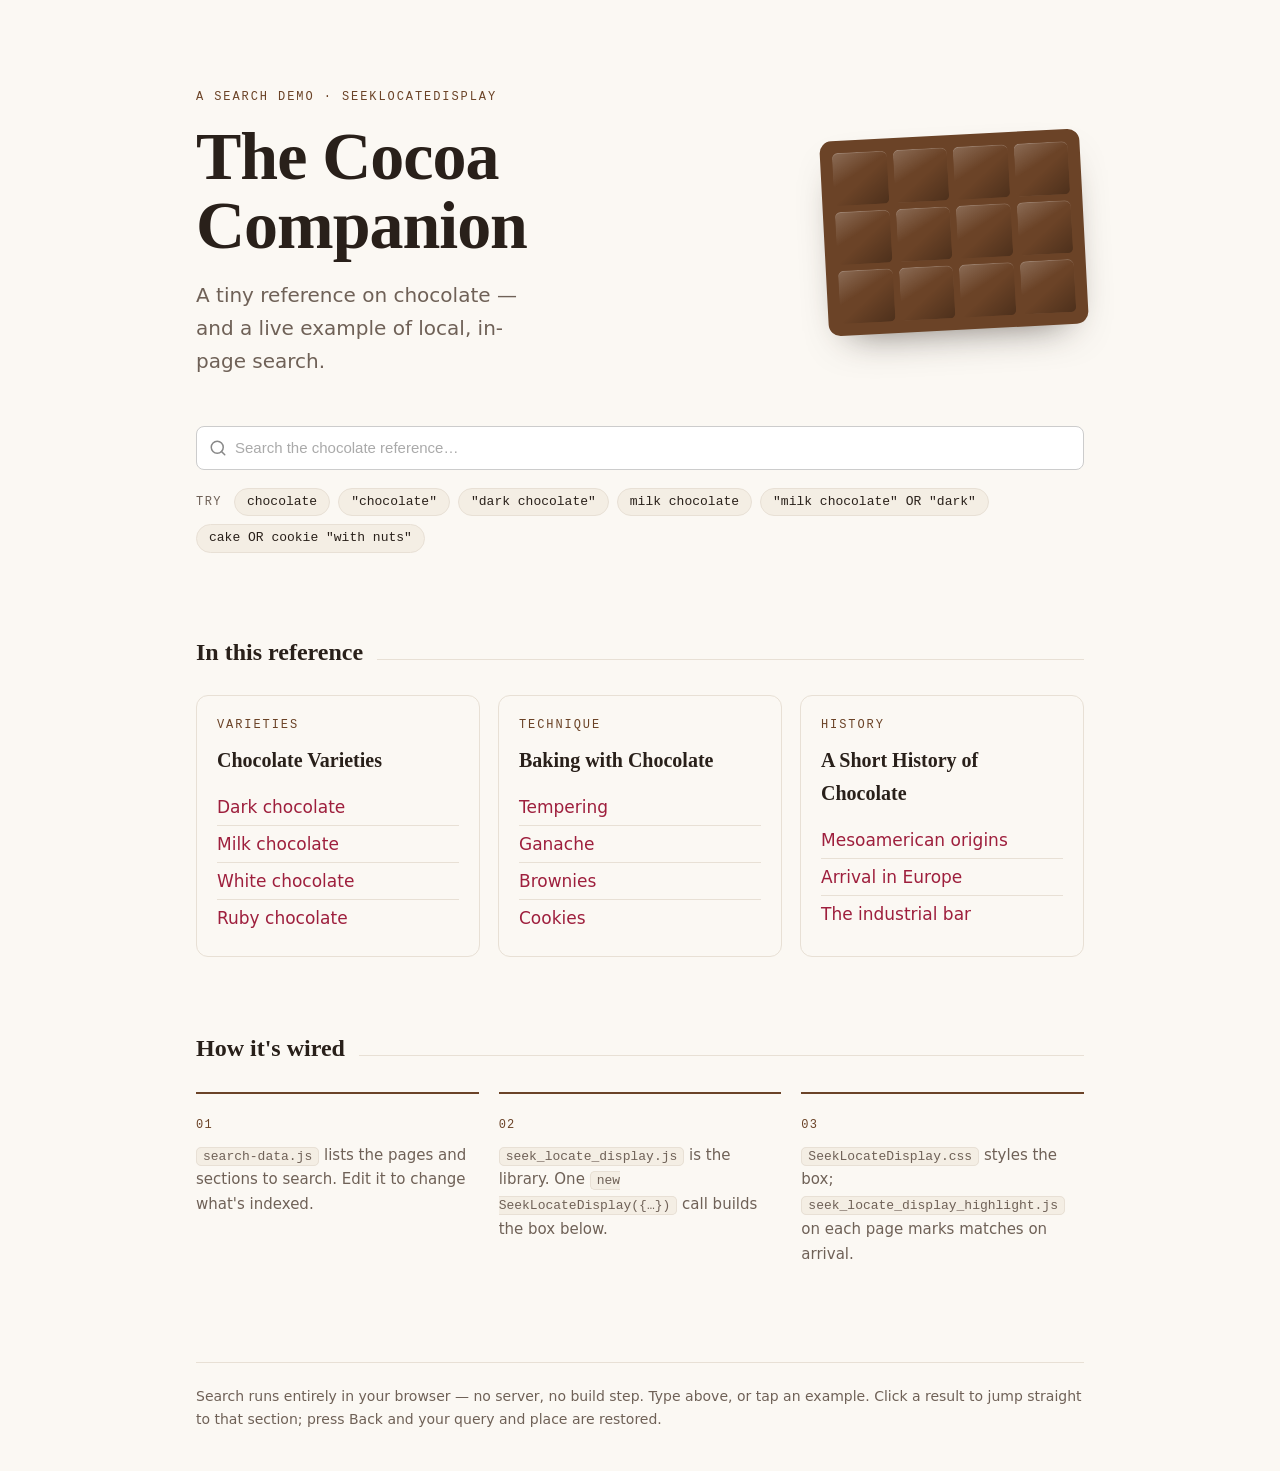
==== example_site/index.html @ fa872463 "Latest" ====
<!DOCTYPE html>
<html lang="en">
<head>
<meta charset="utf-8">
<meta name="viewport" content="width=device-width, initial-scale=1">
<title>The Cocoa Companion — search demo</title>

<!-- 1. The widget's own styles.  2. This site's styles. -->
<link rel="stylesheet" href="sld.css">
<link rel="stylesheet" href="site.css">
<script src="search-data.js"></script>
<script src="seek_locate_display.js"></script>
</head>
<body>
<div class="wrap">

  <header class="hero">
    <div class="hero-copy">
      <p class="kicker">A search demo · SeekLocateDisplay</p>
      <h1>The Cocoa Companion</h1>
      <p class="lede">A tiny reference on chocolate — and a live example of local, in-page search.</p>
    </div>
    <!-- Signature: a moulded chocolate bar (decorative). -->
    <div class="bar" aria-hidden="true">
      <span></span><span></span><span></span><span></span>
      <span></span><span></span><span></span><span></span>
      <span></span><span></span><span></span><span></span>
    </div>
  </header>

  <div class="search-block">
    <!-- The widget renders itself inside this container. -->
    <div id="search"></div>

    <div class="try">
      <span class="try-label">Try</span>
      <button class="chip" type="button">chocolate</button>
      <button class="chip" type="button">"chocolate"</button>
      <button class="chip" type="button">"dark chocolate"</button>
      <button class="chip" type="button">milk chocolate</button>
      <button class="chip" type="button">"milk chocolate" OR "dark"</button>
      <button class="chip" type="button">cake OR cookie "with nuts"</button>
    </div>
  </div>

  <div class="section-rule">
    <h2>In this reference</h2>
    <span class="line"></span>
  </div>

  <!-- A plain browsable index. The search reads the same data from
       search-data.js, so anything listed here is findable above. -->
  <ul class="contents">
    <li class="card">
      <p class="kicker">Varieties</p>
      <h3><a href="pages/varieties.html">Chocolate Varieties</a></h3>
      <ul>
        <li><a href="pages/varieties.html#dark">Dark chocolate</a></li>
        <li><a href="pages/varieties.html#milk">Milk chocolate</a></li>
        <li><a href="pages/varieties.html#white">White chocolate</a></li>
        <li><a href="pages/varieties.html#ruby">Ruby chocolate</a></li>
      </ul>
    </li>
    <li class="card">
      <p class="kicker">Technique</p>
      <h3><a href="pages/baking.html">Baking with Chocolate</a></h3>
      <ul>
        <li><a href="pages/baking.html#tempering">Tempering</a></li>
        <li><a href="pages/baking.html#ganache">Ganache</a></li>
        <li><a href="pages/baking.html#brownies">Brownies</a></li>
        <li><a href="pages/baking.html#cookies">Cookies</a></li>
      </ul>
    </li>
    <li class="card">
      <p class="kicker">History</p>
      <h3><a href="pages/history.html">A Short History of Chocolate</a></h3>
      <ul>
        <li><a href="pages/history.html#origins">Mesoamerican origins</a></li>
        <li><a href="pages/history.html#europe">Arrival in Europe</a></li>
        <li><a href="pages/history.html#industrial">The industrial bar</a></li>
      </ul>
    </li>
  </ul>

  <div class="section-rule">
    <h2>How it's wired</h2>
    <span class="line"></span>
  </div>

  <ol class="wiring">
    <li>
      <p><code>search-data.js</code> lists the pages and sections to search. Edit it to change what's indexed.</p>
    </li>
    <li>
      <p><code>seek_locate_display.js</code> is the library. One <code>new SeekLocateDisplay({…})</code> call builds the box below.</p>
    </li>
    <li>
      <p><code>SeekLocateDisplay.css</code> styles the box; <code>seek_locate_display_highlight.js</code> on each page marks matches on arrival.</p>
    </li>
  </ol>

  <footer>
    Search runs entirely in your browser — no server, no build step. Type above, or
    tap an example. Click a result to jump straight to that section; press Back and
    your query and place are restored.
  </footer>

</div>

<!-- Data first, then the library, then a short init. -->
<script>
  // The whole integration is this one call.
  var sld = new SeekLocateDisplay({
    container: '#search',
    pages: window.SLD_PAGES,
    placeholder: 'Search the chocolate reference…',
    excerptLength: 160
    // Everything else is left at its defaults:
    //   persist: true             — keeps ?q= in the URL + scroll on Back
    //   highlightOnNavigate: true — adds ?sld-hl= so pages can highlight
    //   onNavigate: null          — plain navigation to the result's URL
  });

  // The example chips just fill the search box and let the widget react.
  var input = document.querySelector('#search .sld-input');
  document.querySelectorAll('.chip').forEach(function (chip) {
    chip.addEventListener('click', function () {
      input.value = chip.textContent;
      input.dispatchEvent(new Event('input', { bubbles: true }));
      input.focus();
    });
  });
</script>
</body>
</html>
---- example_site/sld.css ----
/* Styles for the seek_locate_display.js local search widget.

   Link this from the page <head>:

       <link rel="stylesheet" href="sld.css">

   Everything is scoped under the .sld-wrap element the widget adds to its
   host container, so none of it leaks into the surrounding page. */

/* ---------- */
/* The widget */
/* ---------- */

/* Reset the box model inside the widget only: */

.sld-wrap * { box-sizing: border-box; margin: 0; padding: 0; }

/* The search bar: the rounded box holding the icon, input and clear button. */

.sld-bar {
	display: flex; align-items: center; gap: 8px;
	padding: 0 12px; height: 44px;
	border: 1px solid #cccccc; border-radius: 8px; background: #ffffff;
}
.sld-bar:focus-within {
	border-color: #4a90e2; box-shadow: 0 0 0 3px rgba(74, 144, 226, .2);
}

/* The magnifier / close SVG icons sitting in the bar: */

.sld-icon {
	width: 18px; height: 18px; flex-shrink: 0;
	fill: none; stroke: #888888; stroke-width: 2;
	stroke-linecap: round; stroke-linejoin: round;
}

/* The text field itself (a type="search" input): */

.sld-input {
	flex: 1; border: none; background: transparent;
	font-size: 15px; outline: none; color: inherit;
}
.sld-input::-webkit-search-cancel-button,
.sld-input::-webkit-search-decoration {
	-webkit-appearance: none; appearance: none;
}
.sld-input::placeholder { color: #aaaaaa; }

/* The clear (x) button, shown only while there is a query: */

.sld-clear {
	background: none; border: none; cursor: pointer;
	color: #aaaaaa; padding: 4px; border-radius: 4px;
	line-height: 1; flex-shrink: 0;
}
.sld-clear:hover { color: #555555; }
.sld-clear svg  { display: block; }

/* ------- */
/* Results */
/* ------- */

/* The "N results across M pages" line above the list: */

.sld-stats { font-size: 12px; color: #888888; margin: 10px 2px 6px; }

/* Each page's matches are a bordered group with a header then its hits: */

.sld-page {
	margin-bottom: 10px; border: 1px solid #e2e2e2;
	border-radius: 8px; overflow: hidden;
}
.sld-page-header {
	padding: 8px 14px; background: #f5f5f5;
	font-size: 13px; font-weight: 600; color: #555555;
	display: flex; align-items: center; gap: 6px;
}
.sld-page-url {
	margin-left: auto; font-weight: 400; color: #aaaaaa; font-size: 11px;
	white-space: nowrap; overflow: hidden; text-overflow: ellipsis;
	max-width: 180px;
}

/* Each hit is one matched section, click- or keyboard-navigable: */

.sld-hit {
	display: flex; align-items: flex-start; gap: 10px;
	padding: 10px 14px; cursor: pointer;
	border-top: 1px solid #eeeeee; transition: background .1s;
}
.sld-hit:hover, .sld-hit:focus { background: #f0f6ff; outline: none; }
.sld-hit-body { flex: 1; min-width: 0; }
.sld-hit-title {
	font-size: 14px; font-weight: 600; margin-bottom: 3px; color: #222222;
	white-space: nowrap; overflow: hidden; text-overflow: ellipsis;
}
.sld-hit-snippet      { font-size: 13px; color: #666666; line-height: 1.55; }
.sld-hit-snippet mark { background: transparent; color: #1a6fc4; font-weight: 600; }   /* highlighted match */
.sld-sep        { color: #cccccc; font-weight: 400; margin: 0 2px; }   /* the " | " between paragraphs */
.sld-hit-anchor { font-size: 11px; color: #4a90e2; margin-top: 4px; display: block; }
.sld-hit-icon {
	width: 14px; height: 14px; flex-shrink: 0; margin-top: 3px;
	stroke: #bbbbbb; stroke-width: 2;
	stroke-linecap: round; stroke-linejoin: round; fill: none;
}

/* Shown when a query matches nothing: */

.sld-empty { padding: 2rem; text-align: center; color: #aaaaaa; font-size: 14px; }

/* --------- */
/* Dark mode */
/* --------- */

@media (prefers-color-scheme: dark) {

	.sld-bar         { background: #1e1e1e; border-color: #444444; }
	.sld-input       { color: #eeeeee; }
	.sld-clear:hover { color: #dddddd; }

	.sld-page        { border-color: #333333; }
	.sld-page-header { background: #2a2a2a; color: #bbbbbb; }

	.sld-hit:hover, .sld-hit:focus { background: #1a2a3a; }
	.sld-hit-title        { color: #eeeeee; }
	.sld-hit-snippet      { color: #999999; }
	.sld-hit-snippet mark { color: #72b3f5; }
	.sld-sep              { color: #555555; }
	.sld-hit + .sld-hit   { border-top-color: #333333; }
}
---- example_site/site.css ----
/* site.css — styling for the demo site itself (NOT the search widget).

   The widget carries its own look in SeekLocateDisplay.css; this file styles
   everything around it: the hero, the reference list, the article pages, and
   the on-arrival highlight. Deliberately left the widget's own .sld-* rules
   alone so you can see the library exactly as it ships.

   Direction: a chocolatier's reference. Warm cocoa ink on a milk-paper
   ground, one ruby accent (after ruby chocolate), spec-style monospace
   labels, and a moulded chocolate-bar block as the one signature flourish. */

:root {
	--paper:      #fbf8f3;
	--paper-2:    #f4eee4;   /* recessed panels */
	--ink:        #29201a;   /* dark-chocolate near-black */
	--ink-soft:   #6f6157;
	--edge:       #e8e0d5;
	--cocoa:      #6b4327;   /* structural brown: rules, labels, the bar */
	--ruby:       #9e1f3d;   /* the one accent */
	--ruby-wash:  rgba(158, 31, 61, .14);

	--serif: "Iowan Old Style", "Palatino Linotype", Palatino, "Book Antiqua", Georgia, serif;
	--sans:  system-ui, -apple-system, "Segoe UI", Roboto, "Helvetica Neue", Arial, sans-serif;
	--mono:  ui-monospace, "SF Mono", Menlo, Consolas, "Liberation Mono", monospace;

	--measure: 68ch;
	--pad: clamp(20px, 5vw, 56px);
}

@media (prefers-color-scheme: dark) {
	:root {
		--paper:     #17120e;
		--paper-2:   #201812;
		--ink:       #ece3d8;
		--ink-soft:  #a99a8b;
		--edge:      #2e251d;
		--cocoa:     #c89b6e;
		--ruby:      #e4788e;
		--ruby-wash: rgba(228, 120, 142, .18);
	}
}

* { box-sizing: border-box; }

html { -webkit-text-size-adjust: 100%; }

body {
	margin: 0;
	background: var(--paper);
	color: var(--ink);
	font-family: var(--sans);
	font-size: 17px;
	line-height: 1.65;
	-webkit-font-smoothing: antialiased;
}

.wrap {
	max-width: 1000px;
	margin: 0 auto;
	padding: 0 var(--pad);
}

/* Spec-style label used for eyebrows and section kickers. */
.kicker {
	font-family: var(--mono);
	font-size: 12px;
	letter-spacing: .16em;
	text-transform: uppercase;
	color: var(--cocoa);
	margin: 0;
}

a { color: var(--ruby); text-underline-offset: 2px; }
a:hover { text-decoration-thickness: 2px; }

/* ─────────────────────────── Hero ─────────────────────────── */

.hero {
	display: grid;
	grid-template-columns: 1fr auto;
	gap: clamp(24px, 5vw, 56px);
	align-items: center;
	padding: clamp(40px, 8vw, 88px) 0 clamp(28px, 5vw, 44px);
}
.hero-copy { max-width: 30ch; }
.hero h1 {
	font-family: var(--serif);
	font-weight: 600;
	font-size: clamp(40px, 8vw, 68px);
	line-height: 1.02;
	letter-spacing: -.015em;
	margin: 14px 0 0;
}
.hero .lede {
	color: var(--ink-soft);
	font-size: clamp(17px, 2.2vw, 20px);
	margin: 18px 0 0;
}

/* Signature: a moulded chocolate bar, four squares by three. */
.bar {
	width: clamp(180px, 26vw, 260px);
	aspect-ratio: 4 / 3;
	display: grid;
	grid-template: repeat(3, 1fr) / repeat(4, 1fr);
	gap: 6px;
	padding: 12px;
	border-radius: 12px;
	background: var(--cocoa);
	box-shadow: 0 18px 40px -22px rgba(41, 32, 26, .7);
	transform: rotate(-3deg);
}
.bar span {
	border-radius: 6px 6px 5px 5px;
	background:
		linear-gradient(150deg,
			rgba(255, 255, 255, .22),
			rgba(255, 255, 255, 0) 42%),
		linear-gradient(320deg,
			rgba(0, 0, 0, .28),
			rgba(0, 0, 0, 0) 46%);
	box-shadow: inset 0 1px 0 rgba(255, 255, 255, .18);
}

/* ─────────────────────── Search + chips ───────────────────── */

.search-block { padding: 4px 0 8px; }
#search { margin: 0 0 18px; }

.try {
	display: flex;
	flex-wrap: wrap;
	align-items: baseline;
	gap: 8px;
}
.try .try-label {
	font-family: var(--mono);
	font-size: 12px;
	letter-spacing: .12em;
	text-transform: uppercase;
	color: var(--ink-soft);
	margin-right: 4px;
}
.chip {
	font-family: var(--mono);
	font-size: 13px;
	color: var(--ink);
	background: var(--paper-2);
	border: 1px solid var(--edge);
	border-radius: 999px;
	padding: 5px 12px;
	cursor: pointer;
	line-height: 1.3;
	transition: border-color .12s, background .12s, transform .06s;
}
.chip:hover { border-color: var(--cocoa); }
.chip:active { transform: translateY(1px); }
.chip:focus-visible {
	outline: 2px solid var(--ruby);
	outline-offset: 2px;
}

/* ───────────────────── Reference contents ─────────────────── */

.section-rule {
	display: flex;
	align-items: baseline;
	gap: 14px;
	margin: clamp(44px, 7vw, 72px) 0 22px;
}
.section-rule h2 {
	font-family: var(--serif);
	font-weight: 600;
	font-size: 24px;
	margin: 0;
	white-space: nowrap;
}
.section-rule .line {
	flex: 1;
	height: 1px;
	background: var(--edge);
}

.contents {
	display: grid;
	grid-template-columns: repeat(auto-fit, minmax(240px, 1fr));
	gap: 18px;
	list-style: none;
	margin: 0;
	padding: 0;
}
.card {
	border: 1px solid var(--edge);
	border-radius: 12px;
	padding: 20px 20px 8px;
	background: var(--paper);
	transition: border-color .12s, transform .12s;
}
.card:hover { border-color: var(--cocoa); transform: translateY(-2px); }
.card h3 {
	font-family: var(--serif);
	font-weight: 600;
	font-size: 20px;
	margin: 8px 0 12px;
}
.card h3 a { color: var(--ink); text-decoration: none; }
.card h3 a:hover { color: var(--ruby); }
.card ul { list-style: none; margin: 0; padding: 0 0 12px; }
.card li { padding: 4px 0; border-top: 1px solid var(--edge); }
.card li:first-child { border-top: 0; }
.card li a { text-decoration: none; }
.card li a:hover { text-decoration: underline; }

/* ─────────────────────── How it's wired ───────────────────── */

.wiring {
	display: grid;
	grid-template-columns: repeat(auto-fit, minmax(240px, 1fr));
	gap: 20px;
	margin: 24px 0 0;
	padding: 0;
	list-style: none;
	counter-reset: step;
}
.wiring li {
	counter-increment: step;
	border-top: 2px solid var(--cocoa);
	padding: 14px 0 0;
}
.wiring li::before {
	content: counter(step, decimal-leading-zero);
	font-family: var(--mono);
	font-size: 12px;
	color: var(--cocoa);
	letter-spacing: .1em;
}
.wiring code {
	font-family: var(--mono);
	font-size: 13px;
	background: var(--paper-2);
	border: 1px solid var(--edge);
	border-radius: 5px;
	padding: 1px 6px;
}
.wiring p { margin: 6px 0 0; color: var(--ink-soft); font-size: 15px; }

/* ───────────────────────── Footer ─────────────────────────── */

footer {
	margin: clamp(56px, 9vw, 96px) 0 40px;
	padding-top: 22px;
	border-top: 1px solid var(--edge);
	color: var(--ink-soft);
	font-size: 14px;
}

/* ═══════════════════ Article (content) pages ══════════════════ */

.topbar {
	display: flex;
	align-items: center;
	justify-content: space-between;
	gap: 16px;
	padding: 20px 0;
	border-bottom: 1px solid var(--edge);
}
.topbar a.back {
	font-family: var(--mono);
	font-size: 13px;
	letter-spacing: .04em;
	text-decoration: none;
}
.topbar a.back:hover { text-decoration: underline; }
.topbar .site {
	font-family: var(--serif);
	font-size: 17px;
	color: var(--ink-soft);
}

article {
	max-width: var(--measure);
	margin: 0 auto;
	padding: clamp(32px, 6vw, 64px) 0 0;
}
article > .kicker { margin-bottom: 10px; }
article h1 {
	font-family: var(--serif);
	font-weight: 600;
	font-size: clamp(34px, 6vw, 52px);
	line-height: 1.05;
	letter-spacing: -.015em;
	margin: 0 0 8px;
}
article .intro { color: var(--ink-soft); font-size: 19px; margin: 0 0 8px; }

section {
	padding: 30px 0;
	border-top: 1px solid var(--edge);
	scroll-margin-top: 20px;   /* so the anchor jump clears nothing awkwardly */
}
section:first-of-type { border-top: 0; }
section h2 {
	font-family: var(--serif);
	font-weight: 600;
	font-size: 27px;
	margin: 0 0 10px;
	display: flex;
	align-items: baseline;
	gap: 12px;
}
section h2 .hash {
	font-family: var(--mono);
	font-size: 15px;
	color: var(--cocoa);
	text-decoration: none;
	opacity: 0;
	transition: opacity .12s;
}
section h2:hover .hash { opacity: 1; }
section p { margin: 0 0 14px; }

/* Landed-on section briefly glows so you can see why you're here. */
section:target { animation: land 1.6s ease-out 1; }
@keyframes land {
	0%, 22%   { background: var(--ruby-wash); }
	100%      { background: transparent; }
}

/* Matches highlighted on arrival by seek_locate_display_highlight.js.
   That script injects its own (yellow) default styles; these rules are
   scoped under .wrap so they out-rank the injected ones by specificity and
   keep the marks on the site's ruby palette. The single match the page
   scrolls to also gets the -active class, for a stronger emphasis. */
.wrap mark.sld-page-highlight {
	background: var(--ruby-wash);
	color: inherit;
	border-radius: 3px;
	padding: 0 2px;
}
.wrap mark.sld-page-highlight-active {
	background: var(--ruby);
	color: var(--paper);
	border-radius: 3px;
	padding: 0 2px;
	box-shadow: 0 0 0 2px var(--ruby);
}

.pager {
	display: flex;
	justify-content: space-between;
	gap: 16px;
	margin: 20px 0 60px;
	padding-top: 24px;
	border-top: 1px solid var(--edge);
	font-family: var(--mono);
	font-size: 13px;
}
.pager a { text-decoration: none; }
.pager a:hover { text-decoration: underline; }
.pager .spacer { color: var(--ink-soft); }

/* ────────────────────── Quality floor ─────────────────────── */

:focus-visible { outline: 2px solid var(--ruby); outline-offset: 2px; }

@media (max-width: 620px) {
	.hero { grid-template-columns: 1fr; }
	.bar { justify-self: start; transform: rotate(-3deg) scale(.9); transform-origin: left center; }
}

@media (prefers-reduced-motion: reduce) {
	*, *::before, *::after { animation: none !important; transition: none !important; }
}
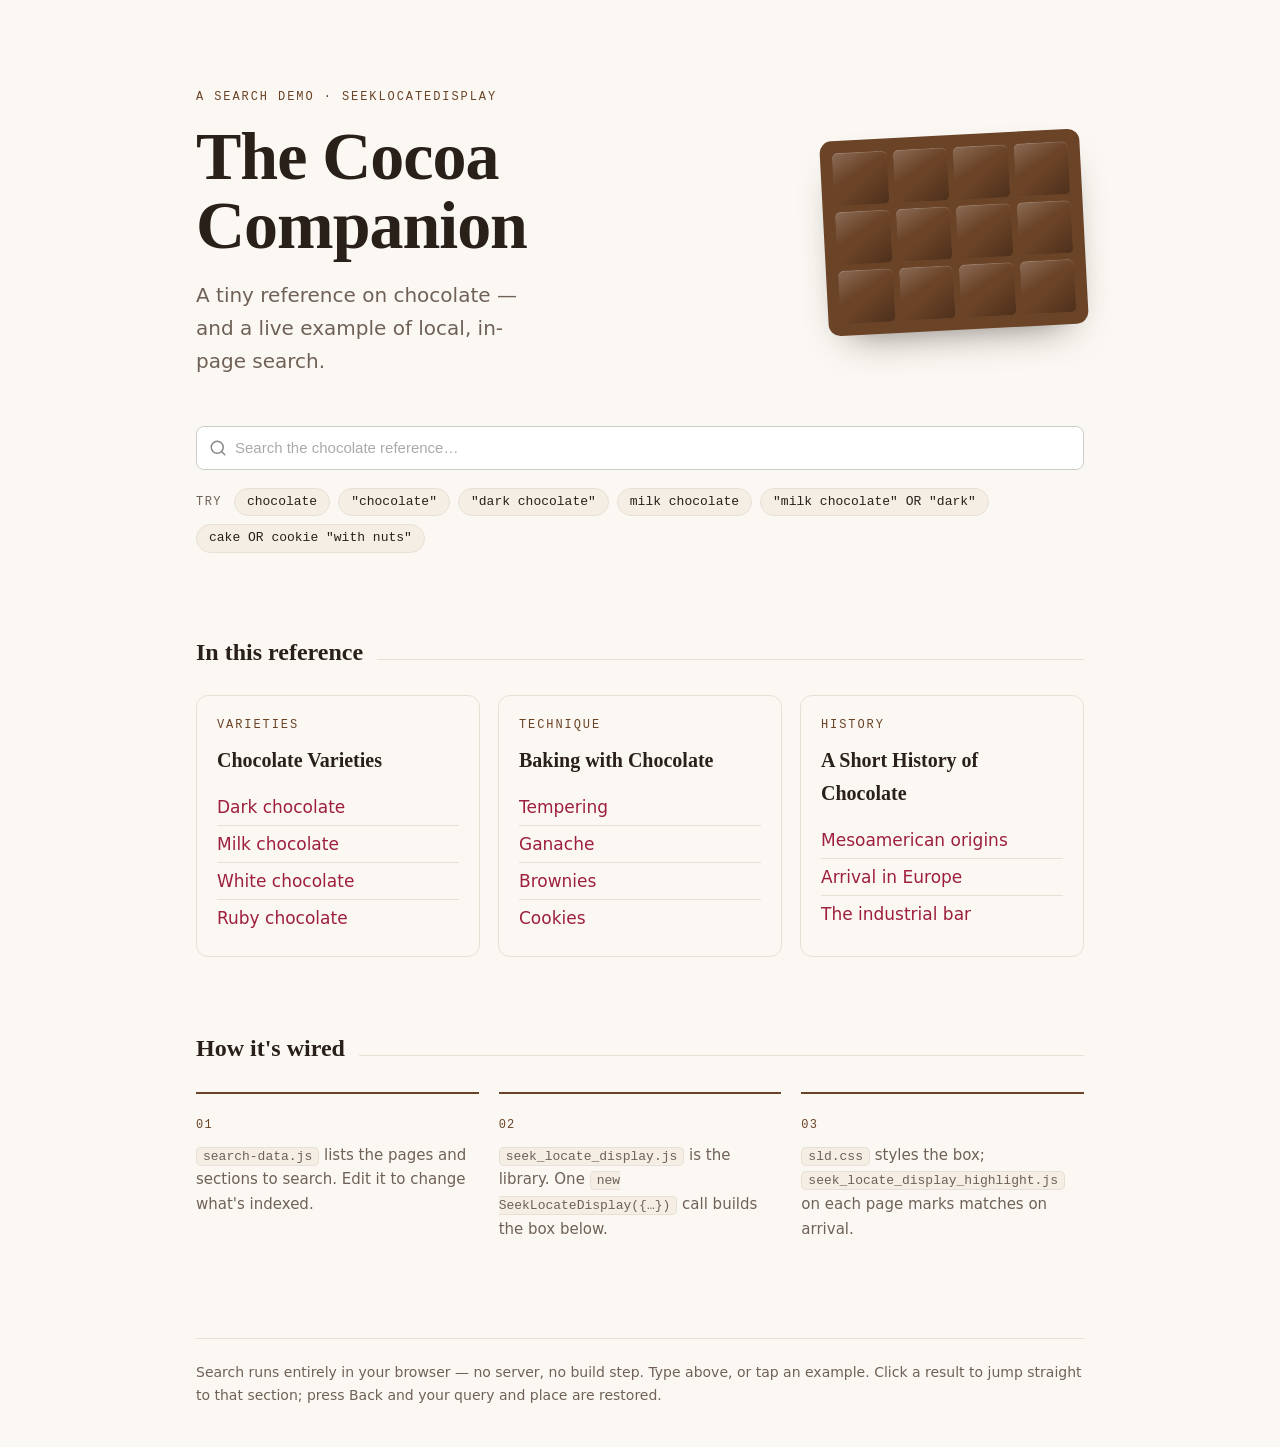
==== commit e9b4426c: "Latest" ====
--- a/example_site/index.html
+++ b/example_site/index.html
@@ -8,8 +8,6 @@
 <!-- 1. The widget's own styles.  2. This site's styles. -->
 <link rel="stylesheet" href="sld.css">
 <link rel="stylesheet" href="site.css">
-<script src="search-data.js"></script>
-<script src="seek_locate_display.js"></script>
 </head>
 <body>
 <div class="wrap">
@@ -95,7 +93,7 @@
       <p><code>seek_locate_display.js</code> is the library. One <code>new SeekLocateDisplay({…})</code> call builds the box below.</p>
     </li>
     <li>
-      <p><code>SeekLocateDisplay.css</code> styles the box; <code>seek_locate_display_highlight.js</code> on each page marks matches on arrival.</p>
+      <p><code>sld.css</code> styles the box; <code>seek_locate_display_highlight.js</code> on each page marks matches on arrival.</p>
     </li>
   </ol>
 
@@ -108,6 +106,8 @@
 </div>
 
 <!-- Data first, then the library, then a short init. -->
+<script src="search-data.js"></script>
+<script src="seek_locate_display.js"></script>
 <script>
   // The whole integration is this one call.
   var sld = new SeekLocateDisplay({
--- a/example_site/site.css
+++ b/example_site/site.css
@@ -1,6 +1,6 @@
 /* site.css — styling for the demo site itself (NOT the search widget).
 
-   The widget carries its own look in SeekLocateDisplay.css; this file styles
+   The widget carries its own look in sld.css; this file styles
    everything around it: the hero, the reference list, the article pages, and
    the on-arrival highlight. Deliberately left the widget's own .sld-* rules
    alone so you can see the library exactly as it ships.
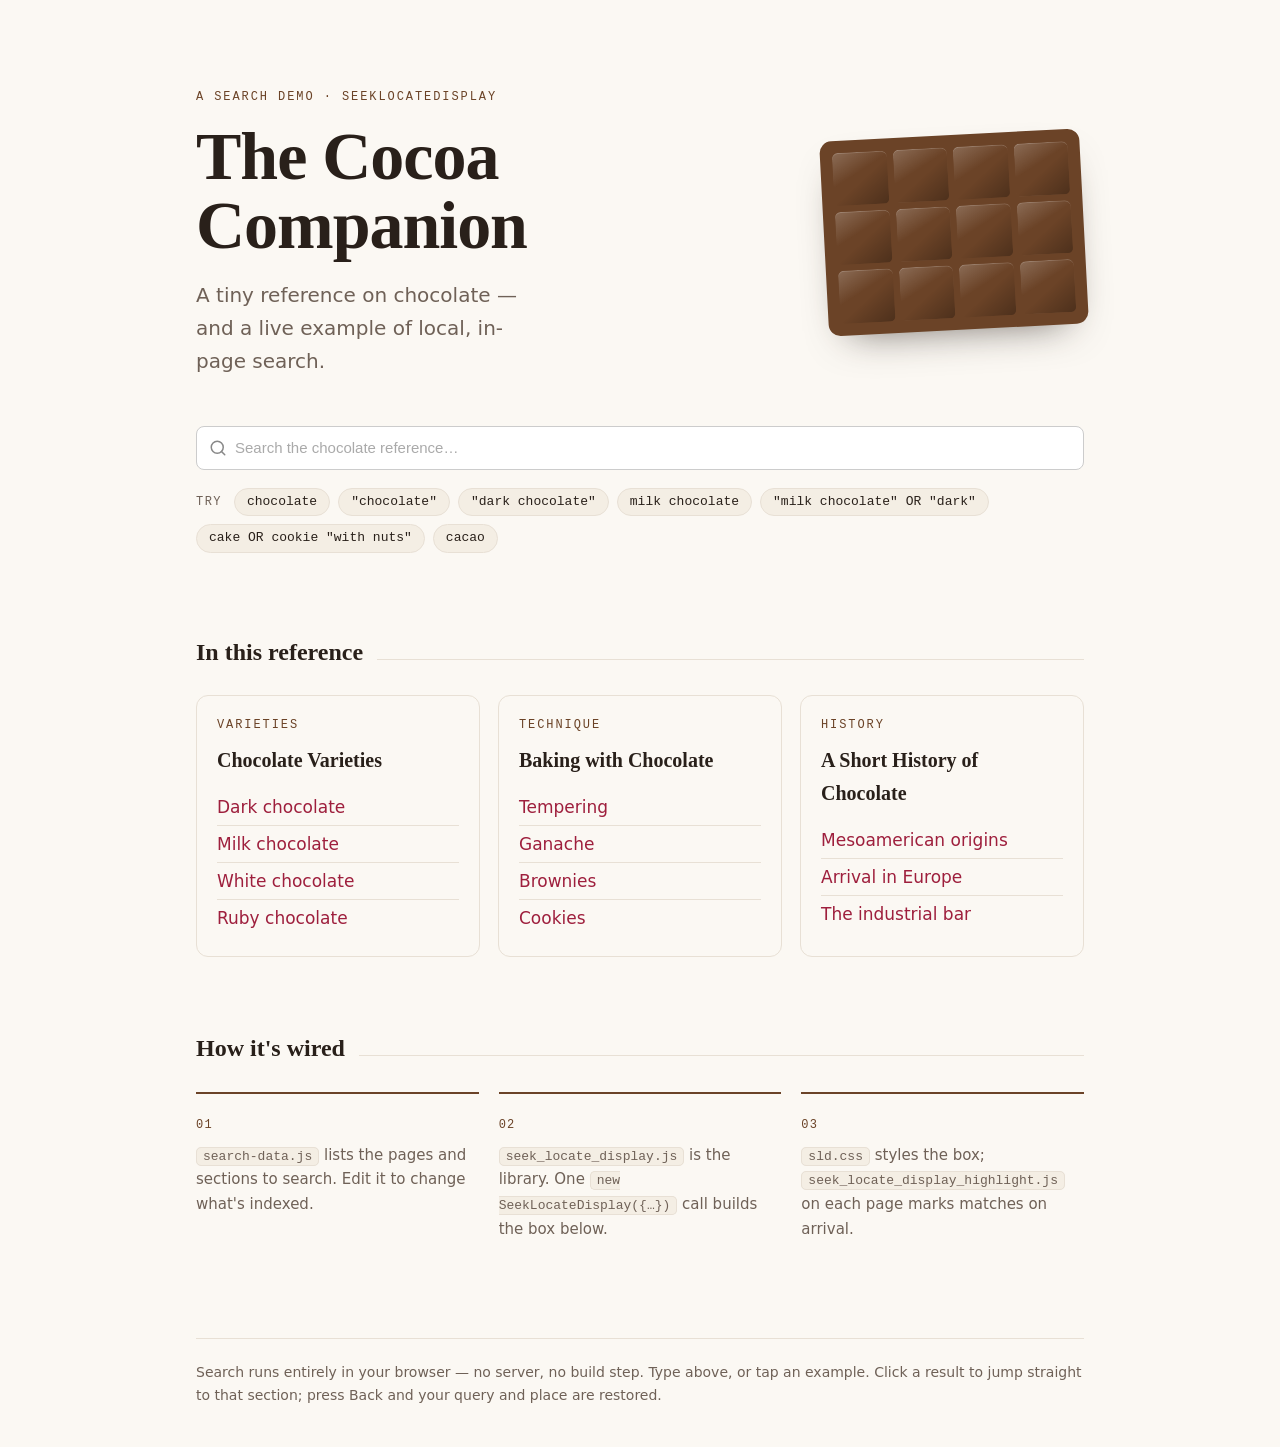
==== commit c2c292b3: "Supports display: text which is not itself searched." ====
--- a/example_site/index.html
+++ b/example_site/index.html
@@ -38,6 +38,7 @@
       <button class="chip" type="button">milk chocolate</button>
       <button class="chip" type="button">"milk chocolate" OR "dark"</button>
       <button class="chip" type="button">cake OR cookie "with nuts"</button>
+      <button class="chip" type="button">cacao</button>
     </div>
   </div>
 
--- a/example_site/sld.css
+++ b/example_site/sld.css
@@ -94,6 +94,7 @@
 	font-size: 14px; font-weight: 600; margin-bottom: 3px; color: #222222;
 	white-space: nowrap; overflow: hidden; text-overflow: ellipsis;
 }
+.sld-hit-display      { font-weight: 400; color: #888888; }   /* display-only text after the heading (not searched) */
 .sld-hit-snippet      { font-size: 13px; color: #666666; line-height: 1.55; }
 .sld-hit-snippet mark { background: transparent; color: #1a6fc4; font-weight: 600; }   /* highlighted match */
 .sld-sep        { color: #cccccc; font-weight: 400; margin: 0 2px; }   /* the " | " between paragraphs */
@@ -123,6 +124,7 @@
 
 	.sld-hit:hover, .sld-hit:focus { background: #1a2a3a; }
 	.sld-hit-title        { color: #eeeeee; }
+	.sld-hit-display      { color: #aaaaaa; }
 	.sld-hit-snippet      { color: #999999; }
 	.sld-hit-snippet mark { color: #72b3f5; }
 	.sld-sep              { color: #555555; }
